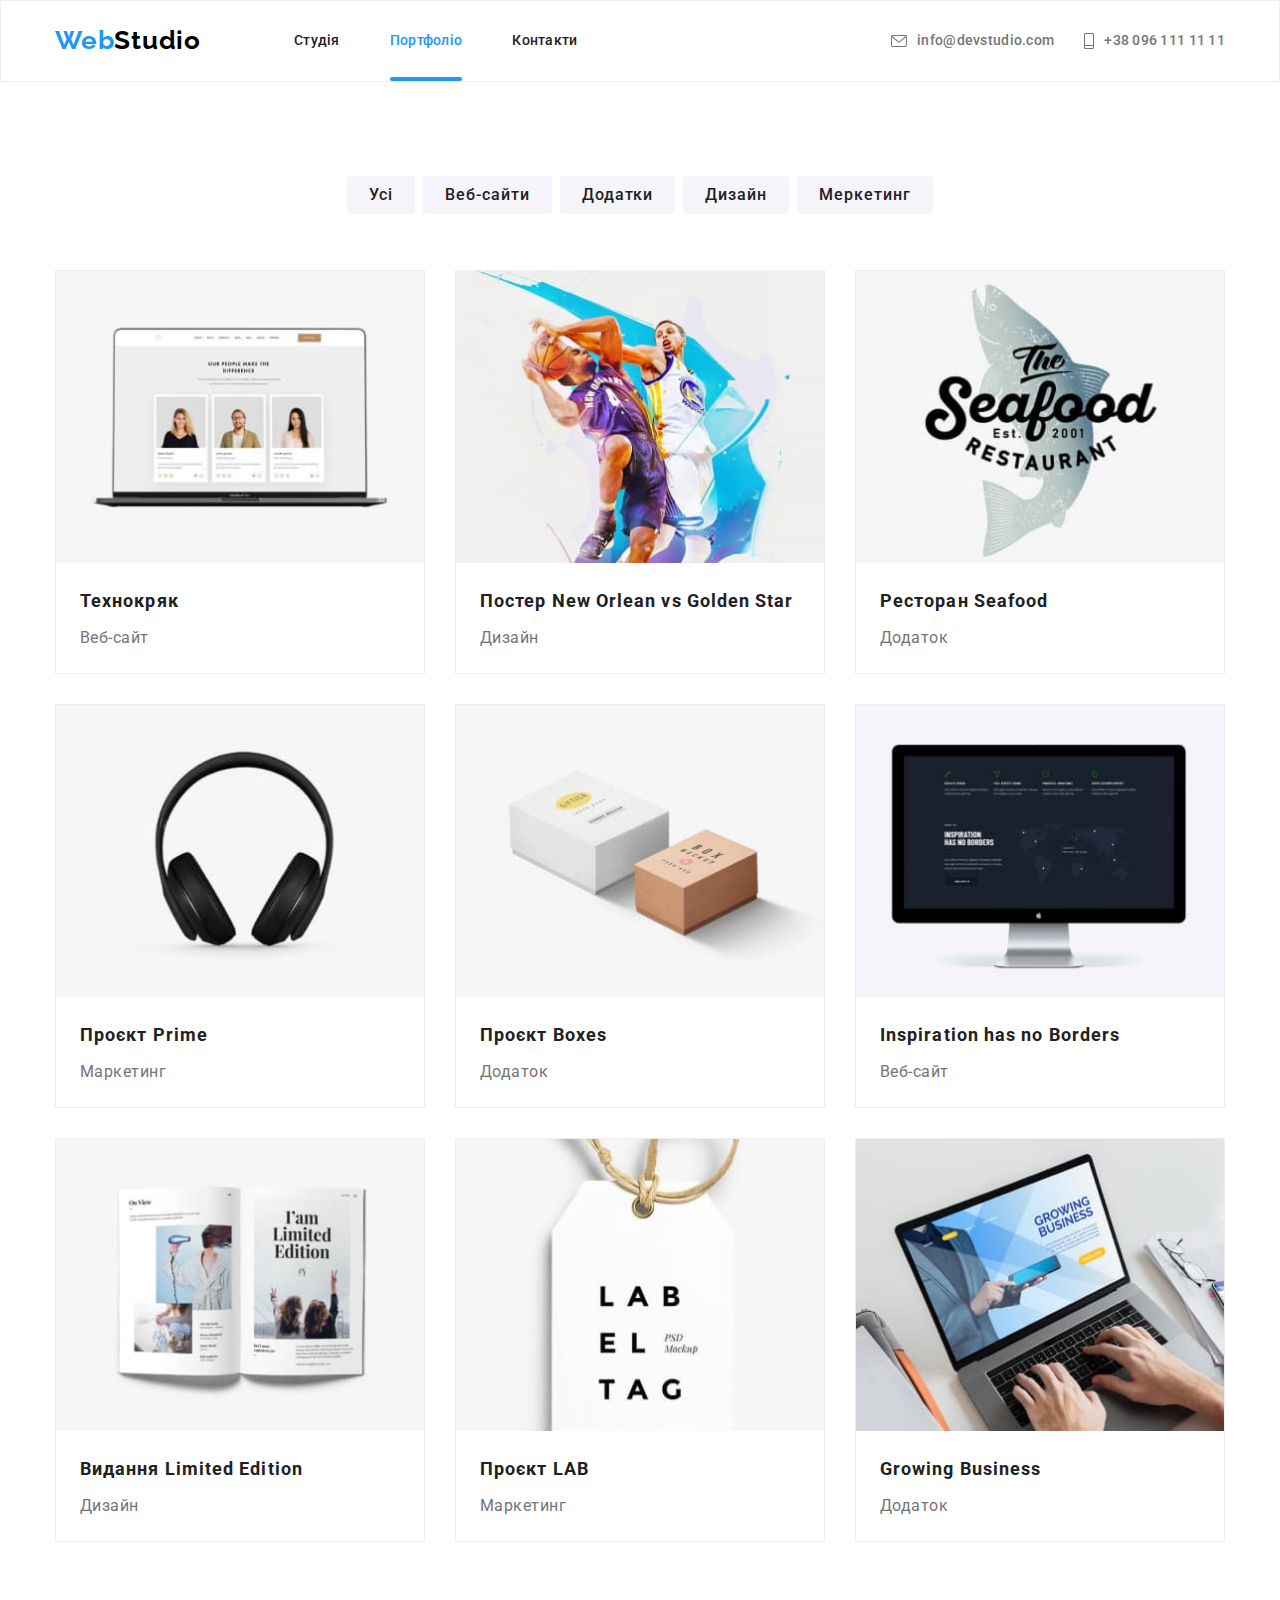
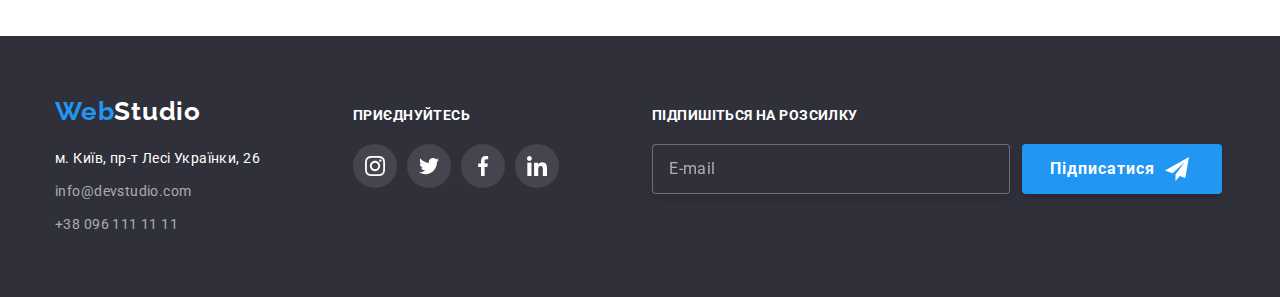
==== portfolio.html @ f0a9304a "Initial commit" ====
<!DOCTYPE html>
<html lang="uk">
  <head>
    <meta charset="UTF-8" />
    <meta http-equiv="X-UA-Compatible" content="IE=edge" />
    <meta name="viewport" content="width=device-width, initial-scale=1.0" />
    <title>WebStudio</title>
    <link rel="preconnect" href="https://fonts.googleapis.com" />
    <link rel="preconnect" href="https://fonts.gstatic.com" crossorigin />
    <link
      href="https://fonts.googleapis.com/css2?family=Raleway:wght@700&family=Roboto:wght@400;500;700;900&display=swap"
      rel="stylesheet"
    />
    <link
      rel="stylesheet"
      href="https://cdnjs.cloudflare.com/ajax/libs/modern-normalize/1.1.0/modern-normalize.min.css"
    />
    <link rel="stylesheet" href="./css/style.css" />
  </head>

  <body>
    <header class="header">
      <div class="container header-container">
        <nav class="header-nav">
          <a class="logo link" href="" lang="en"
            >Web<span class="logo-header-studio">Studio</span></a
          >
          <ul class="header-list list">
            <li class="header-item">
              <a class="header-link link" href="./index.html">Студія</a>
            </li>
            <li class="header-item">
              <a class="header-link link current" href="./portfolio.html">Портфоліо</a>
            </li>
            <li class="header-item">
              <a class="header-link link" href="">Контакти</a>
            </li>
          </ul>
        </nav>
        <div class="header-contacts">
          <a class="header-mail link" href="mailto:info@devstudio.com">
            <svg class="header-mail-icon" width="16" height="12">
              <use href="./images/symbol-defs.svg#icon-envelope"></use>
            </svg>
            info@devstudio.com
          </a>
          <a class="header-tel link" href="tel:+380961111111">
            <svg class="header-tel-icon" width="10" height="16">
              <use href="./images/symbol-defs.svg#icon-phone"></use>
            </svg>
            +38 096 111 11 11</a
          >
        </div>
      </div>
    </header>

    <main>
      <section class="section portfolio">
        <h1 class="visually-hidden">h1</h1>
        <h2 class="visually-hidden">h2</h2>
        <div class="container">
          <ul class="portfolio-list-btn list">
            <li class="portfolio-item-btn">
              <button class="portfolio-btn" type="button">Усі</button>
            </li>
            <li class="portfolio-item-btn">
              <button class="portfolio-btn" type="button">Веб-сайти</button>
            </li>
            <li class="portfolio-item-btn">
              <button class="portfolio-btn" type="button">Додатки</button>
            </li>
            <li class="portfolio-item-btn">
              <button class="portfolio-btn" type="button">Дизайн</button>
            </li>
            <li class="portfolio-item-btn">
              <button class="portfolio-btn" type="button">Меркетинг</button>
            </li>
          </ul>

          <ul class="portfolio-list list">
            <li class="portfolio-item">
              <a class="portfolio-link link" href="">
                <div class="portfolio-item-wrap">
                  <img
                    class="portfolio-img"
                    src="./images/img-portf-1.jpg"
                    alt="Технокряк"
                    width="370"
                    height="294"
                  />
                  <p class="portfolio-over-text">
                    Ресурс пропонує комплексні пропозиції з різним рівнем функціоналу та сервісів.
                    Все це дозволить відвідувачу отримати вичерпні відомості про компанію чи
                    приватну особу.
                  </p>
                </div>
                <div class="portfolio-title-text">
                  <h3 class="portfolio-title">Технокряк</h3>
                  <p class="portfolio-text">Веб-сайт</p>
                </div>
              </a>
            </li>
            <li class="portfolio-item">
              <a class="portfolio-link link" href="">
                <div class="portfolio-item-wrap">
                  <img
                    class="portfolio-img"
                    src="./images/img-portf-2.jpg"
                    alt="Постер New Orlean vs Golden Star"
                    width="370"
                    height="294"
                  />
                  <p class="portfolio-over-text">
                    Ресурс пропонує комплексні пропозиції з різним рівнем функціоналу та сервісів.
                    Все це дозволить відвідувачу отримати вичерпні відомості про компанію чи
                    приватну особу.
                  </p>
                </div>
                <div class="portfolio-title-text">
                  <h3 class="portfolio-title">Постер New Orlean vs Golden Star</h3>
                  <p class="portfolio-text">Дизайн</p>
                </div>
              </a>
            </li>
            <li class="portfolio-item">
              <a class="portfolio-link link" href="">
                <div class="portfolio-item-wrap">
                  <img
                    class="portfolio-img"
                    src="./images/img-portf-3.jpg"
                    alt="Ресторан Seafood"
                    width="370"
                    height="294"
                  />
                  <p class="portfolio-over-text">
                    Ресурс пропонує комплексні пропозиції з різним рівнем функціоналу та сервісів.
                    Все це дозволить відвідувачу отримати вичерпні відомості про компанію чи
                    приватну особу.
                  </p>
                </div>
                <div class="portfolio-title-text">
                  <h3 class="portfolio-title">Ресторан Seafood</h3>
                  <p class="portfolio-text">Додаток</p>
                </div>
              </a>
            </li>
            <li class="portfolio-item">
              <a class="portfolio-link link" href="">
                <div class="portfolio-item-wrap">
                  <img
                    class="portfolio-img"
                    src="./images/img-portf-4.jpg"
                    alt="Проєкт Prime"
                    width="370"
                    height="294"
                  />
                  <p class="portfolio-over-text">
                    Ресурс пропонує комплексні пропозиції з різним рівнем функціоналу та сервісів.
                    Все це дозволить відвідувачу отримати вичерпні відомості про компанію чи
                    приватну особу.
                  </p>
                </div>
                <div class="portfolio-title-text">
                  <h3 class="portfolio-title">Проєкт Prime</h3>
                  <p class="portfolio-text">Маркетинг</p>
                </div>
              </a>
            </li>
            <li class="portfolio-item">
              <a class="portfolio-link link" href="">
                <div class="portfolio-item-wrap">
                  <img
                    class="portfolio-img"
                    src="./images/img-portf-5.jpg"
                    alt="Проєкт Boxes"
                    width="370"
                    height="294"
                  />
                  <p class="portfolio-over-text">
                    Ресурс пропонує комплексні пропозиції з різним рівнем функціоналу та сервісів.
                    Все це дозволить відвідувачу отримати вичерпні відомості про компанію чи
                    приватну особу.
                  </p>
                </div>
                <div class="portfolio-title-text">
                  <h3 class="portfolio-title">Проєкт Boxes</h3>
                  <p class="portfolio-text">Додаток</p>
                </div>
              </a>
            </li>
            <li class="portfolio-item">
              <a class="portfolio-link link" href="">
                <div class="portfolio-item-wrap">
                  <img
                    class="portfolio-img"
                    src="./images/img-portf-6.jpg"
                    alt="Inspiration has no Borders"
                    width="370"
                    height="294"
                  />
                  <p class="portfolio-over-text">
                    Ресурс пропонує комплексні пропозиції з різним рівнем функціоналу та сервісів.
                    Все це дозволить відвідувачу отримати вичерпні відомості про компанію чи
                    приватну особу.
                  </p>
                </div>
                <div class="portfolio-title-text">
                  <h3 class="portfolio-title">Inspiration has no Borders</h3>
                  <p class="portfolio-text text">Веб-сайт</p>
                </div>
              </a>
            </li>
            <li class="portfolio-item">
              <a class="portfolio-link link" href="">
                <div class="portfolio-item-wrap">
                  <img
                    class="portfolio-img"
                    src="./images/img-portf-7.jpg"
                    alt="Видання Limited Edition"
                    width="370"
                    height="294"
                  />
                  <p class="portfolio-over-text">
                    Ресурс пропонує комплексні пропозиції з різним рівнем функціоналу та сервісів.
                    Все це дозволить відвідувачу отримати вичерпні відомості про компанію чи
                    приватну особу.
                  </p>
                </div>
                <div class="portfolio-title-text">
                  <h3 class="portfolio-title">Видання Limited Edition</h3>
                  <p class="portfolio-text">Дизайн</p>
                </div>
              </a>
            </li>
            <li class="portfolio-item">
              <a class="portfolio-link link" href="">
                <div class="portfolio-item-wrap">
                  <img
                    class="portfolio-img"
                    src="./images/img-portf-8.jpg"
                    alt="Проєкт LAB"
                    width="370"
                    height="294"
                  />
                  <p class="portfolio-over-text">
                    Ресурс пропонує комплексні пропозиції з різним рівнем функціоналу та сервісів.
                    Все це дозволить відвідувачу отримати вичерпні відомості про компанію чи
                    приватну особу.
                  </p>
                </div>
                <div class="portfolio-title-text">
                  <h3 class="portfolio-title">Проєкт LAB</h3>
                  <p class="portfolio-text">Маркетинг</p>
                </div>
              </a>
            </li>
            <li class="portfolio-item">
              <a class="portfolio-link link" href="">
                <div class="portfolio-item-wrap">
                  <img
                    class="portfolio-img"
                    src="./images/img-portf-9.jpg"
                    alt="Growing Business"
                    width="370"
                    height="294"
                  />
                  <p class="portfolio-over-text">
                    Ресурс пропонує комплексні пропозиції з різним рівнем функціоналу та сервісів.
                    Все це дозволить відвідувачу отримати вичерпні відомості про компанію чи
                    приватну особу.
                  </p>
                </div>
                <div class="portfolio-title-text">
                  <h3 class="portfolio-title">Growing Business</h3>
                  <p class="portfolio-text">Додаток</p>
                </div>
              </a>
            </li>
          </ul>
        </div>
      </section>
    </main>

    <footer class="footer">
      <div class="footer-box container">
        <div>
          <a class="link logo-footer" href="" lang="en"
            >Web<span class="logo-footer-studio">Studio</span></a
          >
          <address class="address">
            <a
              class="footer-address link"
              href="https://goo.gl/maps/jRCJRPJ5VCE8octg7"
              target="_blank"
              rel="noopener noreferrer nofollow"
            >
              м. Київ, пр-т Лесі Українки, 26</a
            >
          </address>
          <a class="footer-contacts link" href="mailto:info@devstudio.com">info@devstudio.com</a>
          <a class="footer-contacts link" href="tel:+380961111111">+38 096 111 11 11</a>
        </div>
        <div>
          <h3 class="footer-title-list">Приєднуйтесь</h3>
          <ul class="list footer-soc-list">
            <li class="footer-soc-item">
              <a class="link footer-soc-link" href="http://">
                <svg class="footer-soc-icon" width="20" height="20">
                  <use href="./images/symbol-defs.svg#icon-instagram"></use>
                </svg>
              </a>
            </li>
            <li class="footer-soc-item">
              <a class="footer-soc-link" href="http://">
                <svg class="footer-soc-icon" width="20" height="20">
                  <use href="./images/symbol-defs.svg#icon-twitter"></use>
                </svg>
              </a>
            </li>
            <li class="footer-soc-item">
              <a class="footer-soc-link" href="http://">
                <svg class="footer-soc-icon" width="20" height="20">
                  <use href="./images/symbol-defs.svg#icon-facebook"></use>
                </svg>
              </a>
            </li>
            <li class="footer-soc-item">
              <a class="footer-soc-link" href="http://">
                <svg class="footer-soc-icon" width="20" height="20">
                  <use href="./images/symbol-defs.svg#icon-linkedin"></use>
                </svg>
              </a>
            </li>
          </ul>
        </div>
        <div>
          <h3 class="footer-title-list">Підпишіться на розсилку</h3>
          <div class="subscribe">
            <input
              type="email"
              name="subscribe"
              class="input-subscribe"
              placeholder="E-mail"
              required
            />
            <button type="submit" class="btn-subscribe">
              Підписатися
              <svg class="subscribe-icon" width="24" height="24">
                <use href="./images/symbol-defs.svg#icon-send"></use>
              </svg>
            </button>
          </div>
        </div>
      </div>
    </footer>
  </body>
</html>
---- css/style.css ----
body {
  font-family: 'Roboto', sans-serif;
  color: #757575;
}

:root {
  --color-titles: #212121;
  --color-subtitles: #757575;
  --color-accent: #2196f3;
  --timing-function: cubic-bezier(0.4, 0, 0.2, 1);
}

.visually-hidden {
  position: absolute;
  width: 1px;
  height: 1px;
  margin: -1px;
  border: 0;
  padding: 0;
  white-space: nowrap;
  clip-path: inset(100%);
  clip: rect(0 0 0 0);
  overflow: hidden;
}

p,
h1,
h2,
h3,
h4,
h5,
h6 {
  margin: 0;
}

ul,
ol {
  margin: 0;
  padding-left: 0;
}

img {
  display: block;
  max-width: 100%;
  height: auto;
}

.container {
  width: 1200px;
  padding-left: 15px;
  padding-right: 15px;
  margin: 0 auto;
  /* outline: 1px solid red; */
}

.section {
  padding-top: 94px;
  padding-bottom: 94px;
}

/*-----------HEADER----------*/

.header {
  border: 1px solid #eeeeee;
  background: #ffffff;
}

.header-container {
  display: flex;
  align-items: center;
}

.header-nav {
  display: inline-flex;
  align-items: center;
}

.logo {
  padding-top: 24px;
  margin-right: 93px;
  padding-bottom: 25px;
  font-family: 'Raleway', sans-serif;
  font-weight: 700;
  font-size: 26px;
  line-height: 1.19;
  letter-spacing: 0.03em;
  color: var(--color-accent);
}

.logo-header-studio {
  color: #000000;
}

.header-list {
  display: flex;
  gap: 50px;
}

.header-link {
  font-weight: 500;
  font-size: 14px;
  line-height: 1.14;
  letter-spacing: 0.02em;
  color: var(--color-titles);
  transition: color 250ms var(--timing-function);
  display: block;
  padding: 32px 0;
}

.header-contacts {
  margin-left: auto;
  display: flex;
  gap: 30px;
}

.header-mail,
.header-tel {
  font-weight: 500;
  font-size: 14px;
  line-height: 1.14;
  letter-spacing: 0.02em;
  color: var(--color-subtitles);
  display: inline-flex;
  align-items: center;
  transition: color 250ms var(--timing-function);
}

.header-mail-icon {
  width: 16px;
}

.header-tel-icon {
  width: 10px;
}

.header-mail-icon,
.header-tel-icon {
  fill: currentColor;
  margin-right: 10px;
}

.header-link:hover,
.header-link:focus,
.header-mail:hover,
.header-mail:focus,
.header-tel:hover,
.header-tel:focus {
  color: var(--color-accent);
}

.list {
  list-style: none;
}

.link {
  text-decoration: none;
}

.header-link.current {
  position: relative;
  color: var(--color-accent);
}

.header-link.current::after {
  content: '';
  position: absolute;
  bottom: 0;
  left: 0;
  display: block;
  width: 100%;
  height: 4px;
  color: var(--color-accent);
  background-color: var(--color-accent);
  border-radius: 2px;
}

/*-----------HERO----------*/

.hero {
  text-align: center;
  background: #2f303a;
  padding: 200px 0;
  background-image: linear-gradient(rgba(47, 48, 58, 0.4), rgba(47, 48, 58, 0.4)),
    url(../images/hero-bg.jpg);
  background-repeat: no-repeat;
  background-position: center;
  background-size: cover;
  min-width: 1600px;
}

.hero-title {
  font-weight: 900;
  font-size: 44px;
  line-height: 1.36;
  text-align: center;
  letter-spacing: 0.06em;
  text-transform: uppercase;
  color: #ffffff;
  width: 696px;
  margin-right: auto;
  margin-left: auto;
}

.hero-btn:hover,
.hero-btn:focus {
  color: var(--color-titles);
  transition: color 250ms var(--timing-function);
}

.hero-btn {
  font-family: 'Roboto', sans-serif;
  font-style: normal;
  font-weight: 700;
  font-size: 16px;
  line-height: 1.88;
  cursor: pointer;
  margin-top: 30px;
  min-width: 216px;
  height: 50px;
  padding: 10px 22px;
  border-radius: 4px;
  border: transparent;
  color: #ffffff;
  background-color: var(--color-accent);
  box-shadow: 0px 4px 4px rgba(0, 0, 0, 0.15);
}

/*-----------SERVICE----------*/

.service-list {
  display: flex;
  gap: 30px;
}

.service-item-link {
  display: flex;
  align-items: center;
  justify-content: center;
  margin-bottom: 30px;
  width: 270px;
  height: 120px;
  background: #f5f4fa;
  border: 1px solid transparent;
  border-radius: 4px;
  color: var(--color-titles);
  transition: color 250ms var(--timing-function), border-color 250ms var(--timing-function);
}

.service-item-icon {
  fill: currentColor;
  transition: fill 250ms var(--timing-function);
}

.service-item-link:hover,
.service-item-link:focus {
  color: var(--color-accent);
  border-color: var(--color-accent);
}

.service-item-icon:hover,
.service-item-icon:focus {
  fill: var(--color-accent);
}

.service-title-list {
  margin-bottom: 10px;
  font-weight: 700;
  font-size: 14px;
  line-height: 1.14;
  letter-spacing: 0.03em;
  text-transform: uppercase;
  color: var(--color-titles);
}

.service-title-text {
  font-size: 14px;
  line-height: 1.71;
  letter-spacing: 0.03em;
}

.services-title,
.team-title,
.customers-title {
  margin-bottom: 50px;
  font-weight: 700;
  font-size: 36px;
  line-height: 1.17;
  text-align: center;
  letter-spacing: 0.03em;
  color: var(--color-titles);
}

.services {
  padding-bottom: 94px;
}

.services-list-image {
  display: flex;
  gap: 30px;
}

.services-item {
  position: relative;
}

.services-over-text {
  position: absolute;
  font-weight: 700;
  font-size: 14px;
  line-height: 1.14;
  text-align: center;
  letter-spacing: 0.03em;
  text-transform: uppercase;
  color: #ffffff;
  width: 370px;
  height: 70px;
  background-color: rgba(47, 48, 58, 0.8);
  padding: 27px;
  transform: translateY(-100%);
}

/*-----------TEAM----------*/

.team {
  background: #f5f4fa;
}

.team-list {
  display: flex;
  gap: 30px;
}

.team-item {
  background: #ffffff;
  padding-bottom: 30px;
  box-shadow: 0px 1px 3px rgba(0, 0, 0, 0.12), 0px 1px 1px rgba(0, 0, 0, 0.14),
    0px 2px 1px rgba(0, 0, 0, 0.2);
  border-radius: 0px 0px 4px 4px;
}

.team-title-name {
  margin-top: 30px;
  margin-bottom: 10px;
  font-weight: 500;
  font-size: 16px;
  line-height: 1.9;
  text-align: center;
  letter-spacing: 0.03em;
  color: var(--color-titles);
}

.team-profession {
  font-size: 16px;
  line-height: 1.19;
  text-align: center;
  letter-spacing: 0.03em;
  margin-bottom: 16px;
}

.team-soc-list {
  display: flex;
  gap: 10px;
  align-items: center;
  justify-content: center;
}

.team-soc-link {
  width: 44px;
  height: 44px;
  border-radius: 50%;
  display: flex;
  align-items: center;
  justify-content: center;
  transition: background-color 250ms var(--timing-function);
}

.team-soc-icon {
  fill: #afb1b8;
  transition: fill 250ms var(--timing-function);
}

.team-soc-link:hover,
.team-soc-link:focus {
  background-color: var(--color-accent);
}

.team-soc-link:hover .team-soc-icon,
.team-soc-link:focus .team-soc-icon {
  fill: #ffffff;
}

/*-----------CUSTOMERS----------*/

.customers {
}

.customers-title {
}

.customers-list {
  display: flex;
  gap: 30px;
}

.customers-item {
}

.customers-link {
  width: 170px;
  height: 92px;
  border: 1px solid #afb1b8;
  border-radius: 4px;
  display: flex;
  align-items: center;
  justify-content: center;
  color: #afb1b8;
  transition: color 250ms var(--timing-function), border-color 250ms var(--timing-function);
}

.customers-icon {
  fill: currentColor;
  transition: fill 250ms var(--timing-function);
}

.customers-link:hover,
.customers-link:focus {
  color: var(--color-accent);
  border-color: var(--color-accent);
}

.customers-icon:hover,
.customers-icon:focus {
  fill: var(--color-accent);
}

/*-----------FOOTER----------*/

.footer {
  padding-top: 60px;
  padding-bottom: 60px;
  background: #2f303a;
}

.logo-footer {
  font-family: 'Raleway', sans-serif;
  font-weight: 700;
  font-size: 26px;
  line-height: 1.19;
  letter-spacing: 0.03em;
  color: var(--color-accent);
}

.logo-footer-studio {
  color: #ffffff;
}

.address {
  margin-top: 20px;
}

.footer-address {
  font-style: normal;
  font-size: 14px;
  line-height: 1.71;
  letter-spacing: 0.03em;
  color: #ffffff;
}

.footer-contacts {
  margin-top: 9px;
  display: block;
  font-size: 14px;
  line-height: 1.71;
  letter-spacing: 0.03em;
  color: rgba(255, 255, 255, 0.6);
}

.footer-box {
  display: flex;
  align-items: baseline;
  gap: 93px;
}

.footer-title-list {
  font-weight: 700;
  font-size: 14px;
  line-height: 1.14;
  letter-spacing: 0.03em;
  text-transform: uppercase;
  color: #ffffff;
  margin-bottom: 20px;
}

.footer-soc-list {
  display: flex;
  gap: 10px;
  align-items: center;
  justify-content: center;
}

.footer-soc-link {
  width: 44px;
  height: 44px;
  border-radius: 50%;
  display: flex;
  align-items: center;
  justify-content: center;
  background-color: rgba(255, 255, 255, 0.1);
  transition: background-color 250ms var(--timing-function);
}

.footer-soc-icon {
  fill: #ffffff;
  transition: fill 250ms var(--timing-function);
}

.footer-soc-link:hover,
.footer-soc-link:focus {
  background-color: var(--color-accent);
}

.footer-soc-link:hover .team-soc-icon,
.footer-soc-link:focus .team-soc-icon {
  fill: #ffffff;
}

.subscribe {
  display: flex;
  gap: 12px;
}

.input-subscribe {
  width: 358px;
  height: 50px;
  border: 1px solid rgba(255, 255, 255, 0.3);
  filter: drop-shadow(0px 4px 4px rgba(0, 0, 0, 0.15));
  border-radius: 4px;
  padding: 15px 16px;
  background-color: #2f303a;
 
  }


.input-subscribe:focus {
  color: rgba(255, 255, 255, 0.6);
}

.input-subscribe::placeholder {
  font-weight: 400;
  font-size: 16px;
  line-height: 1.25;
  letter-spacing: 0.03em;
  color: rgba(255, 255, 255, 0.6);
  align-items: baseline;
}

.btn-subscribe {
  font-family: 'Roboto', sans-serif;
  font-style: normal;
  font-weight: 700;
  font-size: 16px;
  line-height: 1.88x;
  letter-spacing: 0.06em;
  color: #ffffff;
  cursor: pointer;
  min-width: 200px;
  height: 50px;
  padding: 10px 28px;
  background: var(--color-accent);
  box-shadow: 0px 4px 4px rgba(0, 0, 0, 0.15);
  border-radius: 4px;
  border: transparent;
  display: flex;
  align-items: center;
  text-align: center;
  gap: 10px;
}

/*-----------BACKDROP----------*/

.is-hidden {
  visibility: hidden;
  opacity: 0;
  pointer-events: none;
}

.backdrop {
  position: fixed;
  top: 0;
  left: 0;
  width: 100%;
  height: 100%;

  background-color: rgba(0, 0, 0, 0.2);
  transition: opacity 250ms var(--timing-function), visibility 250ms var(--timing-function);
}

.modal {
  position: absolute;
  padding: 40px;
  width: 528px;
  min-height: 581px;
  left: 50%;
  top: 50%;
  transform: translate(-50%, -50%);
  background: #ffffff;
  box-shadow: 0px 1px 3px rgba(0, 0, 0, 0.12), 0px 1px 1px rgba(0, 0, 0, 0.14),
    0px 2px 1px rgba(0, 0, 0, 0.2);
  border-radius: 4px;
  transform: translate(-50%, -50%) scale(1);
  transition: translate 250ms var(--timing-function);
}

.backdrop.is-hidden .modal {
  transform: translate(-50%, -50%) scale(0);
}

.modal-btn {
  position: absolute;
  width: 30px;
  height: 30px;
  right: 8px;
  top: 8px;
  background-color: #ffffff;
  border: 1px solid rgba(0, 0, 0, 0.1);
  border-radius: 50%;
  display: flex;
  align-items: center;
  justify-content: center;
  cursor: pointer;
}

.modal-btn:hover {
  fill: var(--color-accent);
}

.modal-title {
  font-weight: 700;
  font-size: 20px;
  line-height: 1.15;
  text-align: center;
  letter-spacing: 0.03em;
  color: var(--color-titles);
  margin-bottom: 12px;
}

.modal-field {
  margin-bottom: 10px;
}

.input-wrap {
  position: relative;
}

.modal-input {
  width: 100%;
  height: 40px;
  left: 576px;
  top: 382px;
  border: 1px solid rgba(33, 33, 33, 0.2);
  border-radius: 4px;
  margin-top: 4px;
  padding-left: 42px;
  outline: transparent;
   
}

.modal-input:focus,
.modal-comment:focus {
  border: 1px solid var(--color-accent);
}

.modal-input:focus + .modal-input-icon {
  fill: var(--color-accent);
}

.modal-input-icon {
  position: absolute;
  top: 50%;
  transform: translateY(-50%);
  left: 15px;
}

.modal-label-text,
.modal-label {
  display: block;
  font-weight: 400;
  font-size: 12px;
  line-height: 1.17;
  letter-spacing: 0.01em;
  color: #757575;
}

.modal-comment {
  width: 100%;
  height: 120px;
  border: 1px solid rgba(33, 33, 33, 0.2);
  border-radius: 4px;
  padding: 12px 16px;
  resize: none;
  margin-top: 4px;
  margin-bottom: 20px;
  outline: transparent;
}

.modal-comment::placeholder {
  font-weight: 400;
  font-size: 12px;
  line-height: 1.17;
  letter-spacing: 0.01em;
  color: rgba(117, 117, 117, 0.5);
}

.modal-check-privacy {
  display: flex;
  justify-content: center;
  align-items: center;
  margin-bottom: 30px;
}

.check-text {
  display: flex;
  align-items: center;
  font-weight: 400;
  font-size: 14px;
  line-height: 1.71;
  letter-spacing: 0.03em;
  color: #757575;
}

.check-text span {
  display: flex;
  align-items: center;
  justify-content: center;
  width: 16px;
  height: 15px;
  border: 2px solid var(--color-titles);
  border-radius: 2px;
  margin-right: 8px;
  fill: transparent;
}

.input-check:checked + .check-text span {
  background-color: var(--color-accent);
  border-color: transparent;
  fill: #ffffff;
}

.input-check:focus + .check-text span {
  border-color: var(--color-accent);
}

.send-btn {
  font-family: 'Roboto', sans-serif;
  font-style: normal;
  font-weight: 700;
  font-size: 16px;
  line-height: 1.88x;
  letter-spacing: 0.06em;
  color: #ffffff;
  cursor: pointer;
  min-width: 200px;
  height: 50px;
  padding: 10px 52px;
  background: var(--color-accent);
  box-shadow: 0px 4px 4px rgba(0, 0, 0, 0.15);
  border-radius: 4px;
  border: transparent;
  display: flex;
  align-items: center;
  text-align: center;
  justify-content: center;
  margin: 0 auto;
}

/*-----------PORTFOLIO----------*/

/* .portfolio {
  background: #f5f5f5;
} */

.portfolio-list-btn {
  margin-bottom: 56px;
  display: flex;
  justify-content: center;
  gap: 8px;
}

.portfolio-btn {
  font-family: 'Roboto', sans-serif;
  font-style: normal;
  font-weight: 500;
  font-size: 16px;
  line-height: 1.88;
  display: flex;
  align-items: center;
  text-align: center;
  letter-spacing: 0.06em;
  color: var(--color-titles);
  background: #f5f4fa;
  border-radius: 4px;
  border: transparent;
  cursor: pointer;
  height: 38px;
  padding: 6px 22px;
  transition: color 250ms var(--timing-function), background-color 250ms var(--timing-function),
    box-shadow 250ms var(--timing-function);
}

.portfolio-btn:hover,
.portfolio-btn:focus {
  color: #ffffff;
  background-color: var(--color-accent);
  box-shadow: 0px 3px 1px rgba(0, 0, 0, 0.1), 0px 1px 2px rgba(0, 0, 0, 0.08),
    0px 2px 2px rgba(0, 0, 0, 0.12);
}

.portfolio-item {
  flex-basis: calc((100% - 60px) / 3);
  width: 370px;
  height: 404px;
  background: #ffffff;
  border: 1px solid #eeeeee;
  transition: box-shadow 250ms var(--timing-function);
}

.portfolio-item:hover {
  box-shadow: 0px 1px 1px rgba(0, 0, 0, 0.12), 0px 4px 4px rgba(0, 0, 0, 0.06),
    1px 4px 6px rgba(0, 0, 0, 0.16);
}

.portfolio-link {
  transition: border-color 250ms var(--timing-function);
}

.portfolio-link:focus {
  border-color: var(--color-accent);
}

.portfolio-list {
  display: flex;
  flex-wrap: wrap;
  justify-content: center;
  gap: 30px;
}
.portfolio-list:nth-child(3n + 3) {
  margin-right: 0;
}

.portfolio-item-wrap {
  position: relative;
  overflow: hidden;
}

.portfolio-item:hover .portfolio-over-text {
  transform: translateY(0);
}

.portfolio-over-text {
  position: absolute;
  top: 0;
  left: 0;
  font-size: 18px;
  line-height: 1.56;
  letter-spacing: 0.03em;
  color: #ffffff;
  background-color: rgba(33, 150, 243, 0.9);
  padding: 63px 24px;
  height: 100%;
  transform: translateY(100%);
  transition: transform 250ms var(--timing-function);
  /* overflow: auto; */
}

.portfolio-title-text {
  padding: 20px 24px;
}

.portfolio-title {
  font-weight: 700;
  font-size: 18px;
  line-height: 2;
  letter-spacing: 0.06em;
  color: var(--color-titles);
  margin-bottom: 4px;
}

.portfolio-text {
  font-size: 16px;
  line-height: 1.88;
  letter-spacing: 0.03em;
  color: var(--color-subtitles);
}
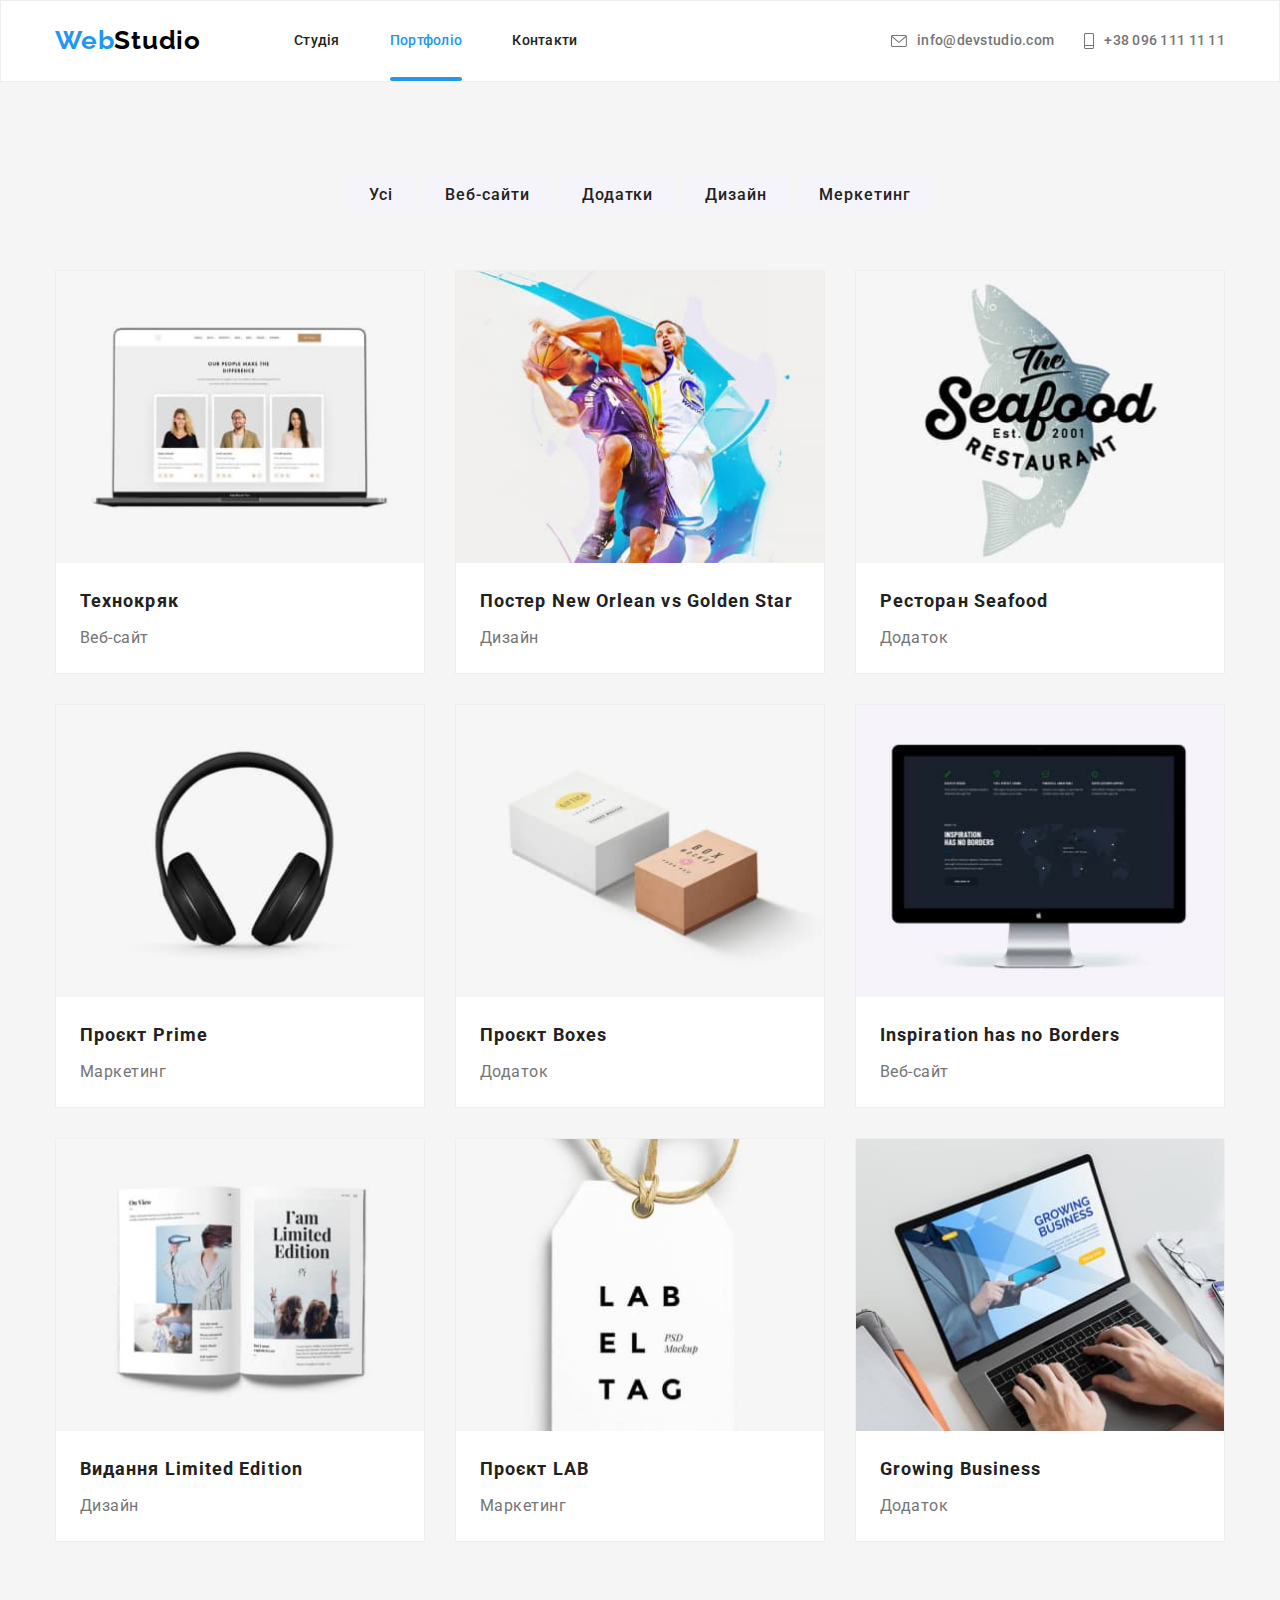
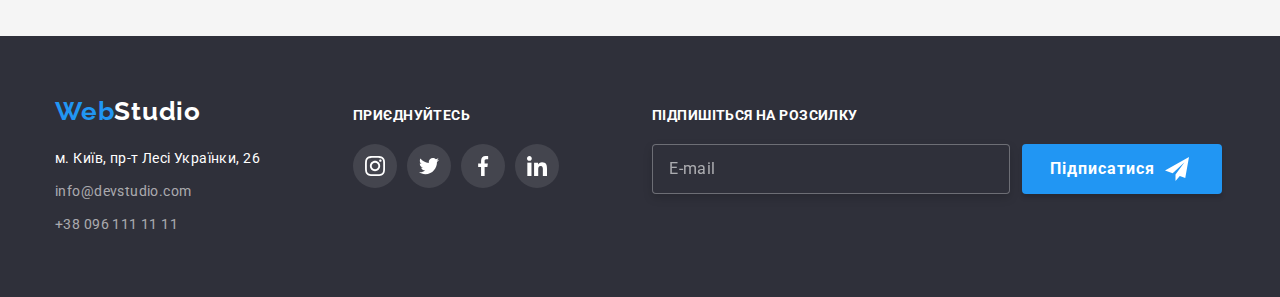
==== commit c80b9c24: "sass" ====
--- a/portfolio.html
+++ b/portfolio.html
@@ -15,7 +15,7 @@
       rel="stylesheet"
       href="https://cdnjs.cloudflare.com/ajax/libs/modern-normalize/1.1.0/modern-normalize.min.css"
     />
-    <link rel="stylesheet" href="./css/style.css" />
+    <link rel="stylesheet" href="./css/main.min.css" />
   </head>
 
   <body>
--- a/css/main.min.css
+++ b/css/main.min.css
@@ -0,0 +1 @@
+:root{--color-titles: #212121;--color-subtitles: #757575;--color-accent: #2196f3;--timing-function: cubic-bezier(0.4, 0, 0.2, 1)}.visually-hidden{position:absolute;width:1px;height:1px;margin:-1px;border:0;padding:0;white-space:nowrap;-webkit-clip-path:inset(100%);clip-path:inset(100%);clip:rect(0 0 0 0);overflow:hidden}p,h1,h2,h3,h4,h5,h6{margin:0}ul,ol{margin:0;padding-left:0}img{display:block;max-width:100%;height:auto}body{font-family:"Roboto",sans-serif;color:#757575}.list{list-style:none}.link{text-decoration:none}.container{width:1200px;padding-left:15px;padding-right:15px;margin:0 auto}.logo{padding-top:24px;margin-right:93px;padding-bottom:25px;font-family:"Raleway",sans-serif;font-weight:700;font-size:26px;line-height:1.19;letter-spacing:.03em;color:var(--color-accent)}.logo-header-studio{color:#000}.logo-footer{font-family:"Raleway",sans-serif;font-weight:700;font-size:26px;line-height:1.19;letter-spacing:.03em;color:var(--color-accent)}.logo-footer-studio{color:#fff}.hero-btn{font-family:"Roboto",sans-serif;font-style:normal;font-weight:700;font-size:16px;line-height:1.88;cursor:pointer;margin-top:30px;min-width:216px;height:50px;padding:10px 22px;border-radius:4px;border:rgba(0,0,0,0);color:#fff;background-color:var(--color-accent);box-shadow:0px 4px 4px rgba(0,0,0,.15)}.hero-btn:hover,.hero-btn:focus{color:var(--color-titles);transition:color 250ms var(--timing-function)}.btn-subscribe{font-family:"Roboto",sans-serif;font-style:normal;font-weight:700;font-size:16px;line-height:1.88x;letter-spacing:.06em;color:#fff;cursor:pointer;min-width:200px;height:50px;padding:10px 28px;background:var(--color-accent);box-shadow:0px 4px 4px rgba(0,0,0,.15);border-radius:4px;border:rgba(0,0,0,0);display:flex;align-items:center;text-align:center;gap:10px}.portfolio-btn{font-family:"Roboto",sans-serif;font-style:normal;font-weight:500;font-size:16px;line-height:1.88;display:flex;align-items:center;text-align:center;letter-spacing:.06em;color:var(--color-titles);background:#f5f4fa;border-radius:4px;border:rgba(0,0,0,0);cursor:pointer;height:38px;padding:6px 22px;transition:color 250ms var(--timing-function),background-color 250ms var(--timing-function),box-shadow 250ms var(--timing-function)}.portfolio-btn:hover,.portfolio-btn:focus{color:#fff;background-color:var(--color-accent);box-shadow:0px 3px 1px rgba(0,0,0,.1),0px 1px 2px rgba(0,0,0,.08),0px 2px 2px rgba(0,0,0,.12)}.section{padding-top:94px;padding-bottom:94px}.is-hidden{visibility:hidden;opacity:0;pointer-events:none}.backdrop{position:fixed;top:0;left:0;width:100%;height:100%;background-color:rgba(0,0,0,.2);transition:opacity 250ms var(--timing-function),visibility 250ms var(--timing-function)}.modal{position:absolute;padding:40px;width:528px;min-height:581px;left:50%;top:50%;transform:translate(-50%, -50%);background:#fff;box-shadow:0px 1px 3px rgba(0,0,0,.12),0px 1px 1px rgba(0,0,0,.14),0px 2px 1px rgba(0,0,0,.2);border-radius:4px;transform:translate(-50%, -50%) scale(1);transition:translate 250ms var(--timing-function)}.backdrop.is-hidden .modal{transform:translate(-50%, -50%) scale(0)}.modal-btn{position:absolute;width:30px;height:30px;right:8px;top:8px;background-color:#fff;border:1px solid rgba(0,0,0,.1);border-radius:50%;display:flex;align-items:center;justify-content:center;cursor:pointer}.modal-btn:hover{fill:var(--color-accent)}.modal-title{font-weight:700;font-size:20px;line-height:1.15;text-align:center;letter-spacing:.03em;color:var(--color-titles);margin-bottom:12px}.modal-field{margin-bottom:10px}.input-wrap{position:relative}.modal-input{width:100%;height:40px;left:576px;top:382px;border:1px solid rgba(33,33,33,.2);border-radius:4px;margin-top:4px;padding-left:42px;outline:rgba(0,0,0,0)}.modal-input:focus{border:1px solid var(--color-accent)}.modal-input-icon{position:absolute;top:50%;transform:translateY(-50%);left:15px}.modal-input:focus+.modal-input-icon{fill:var(--color-accent)}.modal-label-text,.modal-label{display:block;font-weight:400;font-size:12px;line-height:1.17;letter-spacing:.01em;color:#757575}.modal-comment{width:100%;height:120px;border:1px solid rgba(33,33,33,.2);border-radius:4px;padding:12px 16px;resize:none;margin-top:4px;margin-bottom:20px;outline:rgba(0,0,0,0)}.modal-comment:focus{border:1px solid var(--color-accent)}.modal-comment::-moz-placeholder{font-weight:400;font-size:12px;line-height:1.17;letter-spacing:.01em;color:rgba(117,117,117,.5)}.modal-comment:-ms-input-placeholder{font-weight:400;font-size:12px;line-height:1.17;letter-spacing:.01em;color:rgba(117,117,117,.5)}.modal-comment::placeholder{font-weight:400;font-size:12px;line-height:1.17;letter-spacing:.01em;color:rgba(117,117,117,.5)}.modal-check-privacy{display:flex;justify-content:center;align-items:center;margin-bottom:30px}.check-text{display:flex;align-items:center;font-weight:400;font-size:14px;line-height:1.71;letter-spacing:.03em;color:#757575}.check-text span{display:flex;align-items:center;justify-content:center;width:16px;height:15px;border:2px solid var(--color-titles);border-radius:2px;margin-right:8px;fill:rgba(0,0,0,0)}.input-check:checked+.check-text span{background-color:var(--color-accent);border-color:rgba(0,0,0,0);fill:#fff}.input-check:focus+.check-text span{border-color:var(--color-accent)}.send-btn{font-family:"Roboto",sans-serif;font-style:normal;font-weight:700;font-size:16px;line-height:1.88x;letter-spacing:.06em;color:#fff;cursor:pointer;min-width:200px;height:50px;padding:10px 52px;background:var(--color-accent);box-shadow:0px 4px 4px rgba(0,0,0,.15);border-radius:4px;border:rgba(0,0,0,0);display:flex;align-items:center;text-align:center;justify-content:center;margin:0 auto}.header{border:1px solid #eee;background:#fff}.header-container{display:flex;align-items:center}.header-nav{display:inline-flex;align-items:center}.header-list{display:flex;gap:50px}.header-link{font-weight:500;font-size:14px;line-height:1.14;letter-spacing:.02em;color:var(--color-titles);transition:color 250ms var(--timing-function);display:block;padding:32px 0}.header-link:hover,.header-link:focus{color:var(--color-accent)}.header-contacts{margin-left:auto;display:flex;gap:30px}.header-mail,.header-tel{font-weight:500;font-size:14px;line-height:1.14;letter-spacing:.02em;color:var(--color-subtitles);display:inline-flex;align-items:center;transition:color 250ms var(--timing-function)}.header-mail:hover,.header-mail:focus,.header-tel:hover,.header-tel:focus{color:var(--color-accent)}.header-mail-icon{width:16px;fill:currentColor;margin-right:10px}.header-tel-icon{width:10px;fill:currentColor;margin-right:10px}.header-link.current{position:relative;color:var(--color-accent)}.header-link.current::after{content:"";position:absolute;bottom:0;left:0;display:block;width:100%;height:4px;color:var(--color-accent);background-color:var(--color-accent);border-radius:2px}.hero{text-align:center;background:#2f303a;padding:200px 0;background-image:linear-gradient(rgba(47, 48, 58, 0.4), rgba(47, 48, 58, 0.4)),url(../images/hero-bg.jpg);background-repeat:no-repeat;background-position:center;background-size:cover;min-width:1600px}.hero-title{font-weight:900;font-size:44px;line-height:1.36;text-align:center;letter-spacing:.06em;text-transform:uppercase;color:#fff;width:696px;margin-right:auto;margin-left:auto}.service-list{display:flex;gap:30px}.service-item-link{display:flex;align-items:center;justify-content:center;margin-bottom:30px;width:270px;height:120px;background:#f5f4fa;border:1px solid rgba(0,0,0,0);border-radius:4px;color:var(--color-titles);transition:color 250ms var(--timing-function),border-color 250ms var(--timing-function)}.service-item-link:hover,.service-item-link:focus{color:var(--color-accent);border-color:var(--color-accent)}.service-item-icon{fill:currentColor;transition:fill 250ms var(--timing-function)}.service-item-icon:hover,.service-item-icon:focus{fill:var(--color-accent)}.service-title-list{margin-bottom:10px;font-weight:700;font-size:14px;line-height:1.14;letter-spacing:.03em;text-transform:uppercase;color:var(--color-titles)}.service-title-text{font-size:14px;line-height:1.71;letter-spacing:.03em}.services-title,.team-title,.customers-title{margin-bottom:50px;font-weight:700;font-size:36px;line-height:1.17;text-align:center;letter-spacing:.03em;color:var(--color-titles)}.services{padding-bottom:94px}.services-list-image{display:flex;gap:30px}.services-item{position:relative}.services-over-text{position:absolute;font-weight:700;font-size:14px;line-height:1.14;text-align:center;letter-spacing:.03em;text-transform:uppercase;color:#fff;width:370px;height:70px;background-color:rgba(47,48,58,.8);padding:27px;transform:translateY(-100%)}.team{background:#f5f4fa}.team-list{display:flex;gap:30px}.team-item{background:#fff;padding-bottom:30px;box-shadow:0px 1px 3px rgba(0,0,0,.12),0px 1px 1px rgba(0,0,0,.14),0px 2px 1px rgba(0,0,0,.2);border-radius:0px 0px 4px 4px}.team-title-name{margin-top:30px;margin-bottom:10px;font-weight:500;font-size:16px;line-height:1.9;text-align:center;letter-spacing:.03em;color:var(--color-titles)}.team-profession{font-size:16px;line-height:1.19;text-align:center;letter-spacing:.03em;margin-bottom:16px}.team-soc-list{display:flex;gap:10px;align-items:center;justify-content:center}.team-soc-link{width:44px;height:44px;border-radius:50%;display:flex;align-items:center;justify-content:center;transition:background-color 250ms var(--timing-function)}.team-soc-link:hover,.team-soc-link:focus{background-color:var(--color-accent)}.team-soc-link:hover .team-soc-icon,.team-soc-link:focus .team-soc-icon{fill:#fff}.team-soc-icon{fill:#afb1b8;transition:fill 250ms var(--timing-function)}.customers-list{display:flex;gap:30px}.customers-link{width:170px;height:92px;border:1px solid #afb1b8;border-radius:4px;display:flex;align-items:center;justify-content:center;color:#afb1b8;transition:color 250ms var(--timing-function),border-color 250ms var(--timing-function)}.customers-link:hover,.customers-link:focus{color:var(--color-accent);border-color:var(--color-accent)}.customers-icon{fill:currentColor;transition:fill 250ms var(--timing-function)}.customers-icon:hover,.customers-icon:focus{fill:var(--color-accent)}.footer{padding-top:60px;padding-bottom:60px;background:#2f303a}.address{margin-top:20px}.footer-address{font-style:normal;font-size:14px;line-height:1.71;letter-spacing:.03em;color:#fff}.footer-contacts{margin-top:9px;display:block;font-size:14px;line-height:1.71;letter-spacing:.03em;color:rgba(255,255,255,.6)}.footer-box{display:flex;align-items:baseline;gap:93px}.footer-title-list{font-weight:700;font-size:14px;line-height:1.14;letter-spacing:.03em;text-transform:uppercase;color:#fff;margin-bottom:20px}.footer-soc-list{display:flex;gap:10px;align-items:center;justify-content:center}.footer-soc-link{width:44px;height:44px;border-radius:50%;display:flex;align-items:center;justify-content:center;background-color:rgba(255,255,255,.1);transition:background-color 250ms var(--timing-function)}.footer-soc-link:hover,.footer-soc-link:focus{background-color:var(--color-accent)}.footer-soc-icon{fill:#fff;transition:fill 250ms var(--timing-function)}.footer-soc-link:hover .footer-soc-icon,.footer-soc-link:focus .footer-soc-icon{fill:#fff}.subscribe{display:flex;gap:12px}.input-subscribe{width:358px;height:50px;border:1px solid rgba(255,255,255,.3);filter:drop-shadow(0px 4px 4px rgba(0, 0, 0, 0.15));border-radius:4px;padding:15px 16px;background-color:#2f303a}.input-subscribe:focus{color:rgba(255,255,255,.6)}.input-subscribe::-moz-placeholder{font-weight:400;font-size:16px;line-height:1.25;letter-spacing:.03em;color:rgba(255,255,255,.6);align-items:baseline}.input-subscribe:-ms-input-placeholder{font-weight:400;font-size:16px;line-height:1.25;letter-spacing:.03em;color:rgba(255,255,255,.6);align-items:baseline}.input-subscribe::placeholder{font-weight:400;font-size:16px;line-height:1.25;letter-spacing:.03em;color:rgba(255,255,255,.6);align-items:baseline}.portfolio{background:#f5f5f5}.portfolio-list-btn{margin-bottom:56px;display:flex;justify-content:center;gap:8px}.portfolio-item{flex-basis:calc((100% - 60px)/3);width:370px;height:404px;background:#fff;border:1px solid #eee;transition:box-shadow 250ms var(--timing-function)}.portfolio-item:hover{box-shadow:0px 1px 1px rgba(0,0,0,.12),0px 4px 4px rgba(0,0,0,.06),1px 4px 6px rgba(0,0,0,.16)}.portfolio-link{transition:border-color 250ms var(--timing-function)}.portfolio-link:focus{border-color:var(--color-accent)}.portfolio-list{display:flex;flex-wrap:wrap;justify-content:center;gap:30px}.portfolio-list:nth-child(3n+3){margin-right:0}.portfolio-item-wrap{position:relative;overflow:hidden}.portfolio-over-text{position:absolute;top:0;left:0;font-size:18px;line-height:1.56;letter-spacing:.03em;color:#fff;background-color:rgba(33,150,243,.9);padding:63px 24px;height:100%;transform:translateY(100%);transition:transform 250ms var(--timing-function)}.portfolio-item:hover .portfolio-over-text{transform:translateY(0)}.portfolio-title-text{padding:20px 24px}.portfolio-title{font-weight:700;font-size:18px;line-height:2;letter-spacing:.06em;color:var(--color-titles);margin-bottom:4px}.portfolio-text{font-size:16px;line-height:1.88;letter-spacing:.03em;color:var(--color-subtitles)}/*# sourceMappingURL=main.min.css.map */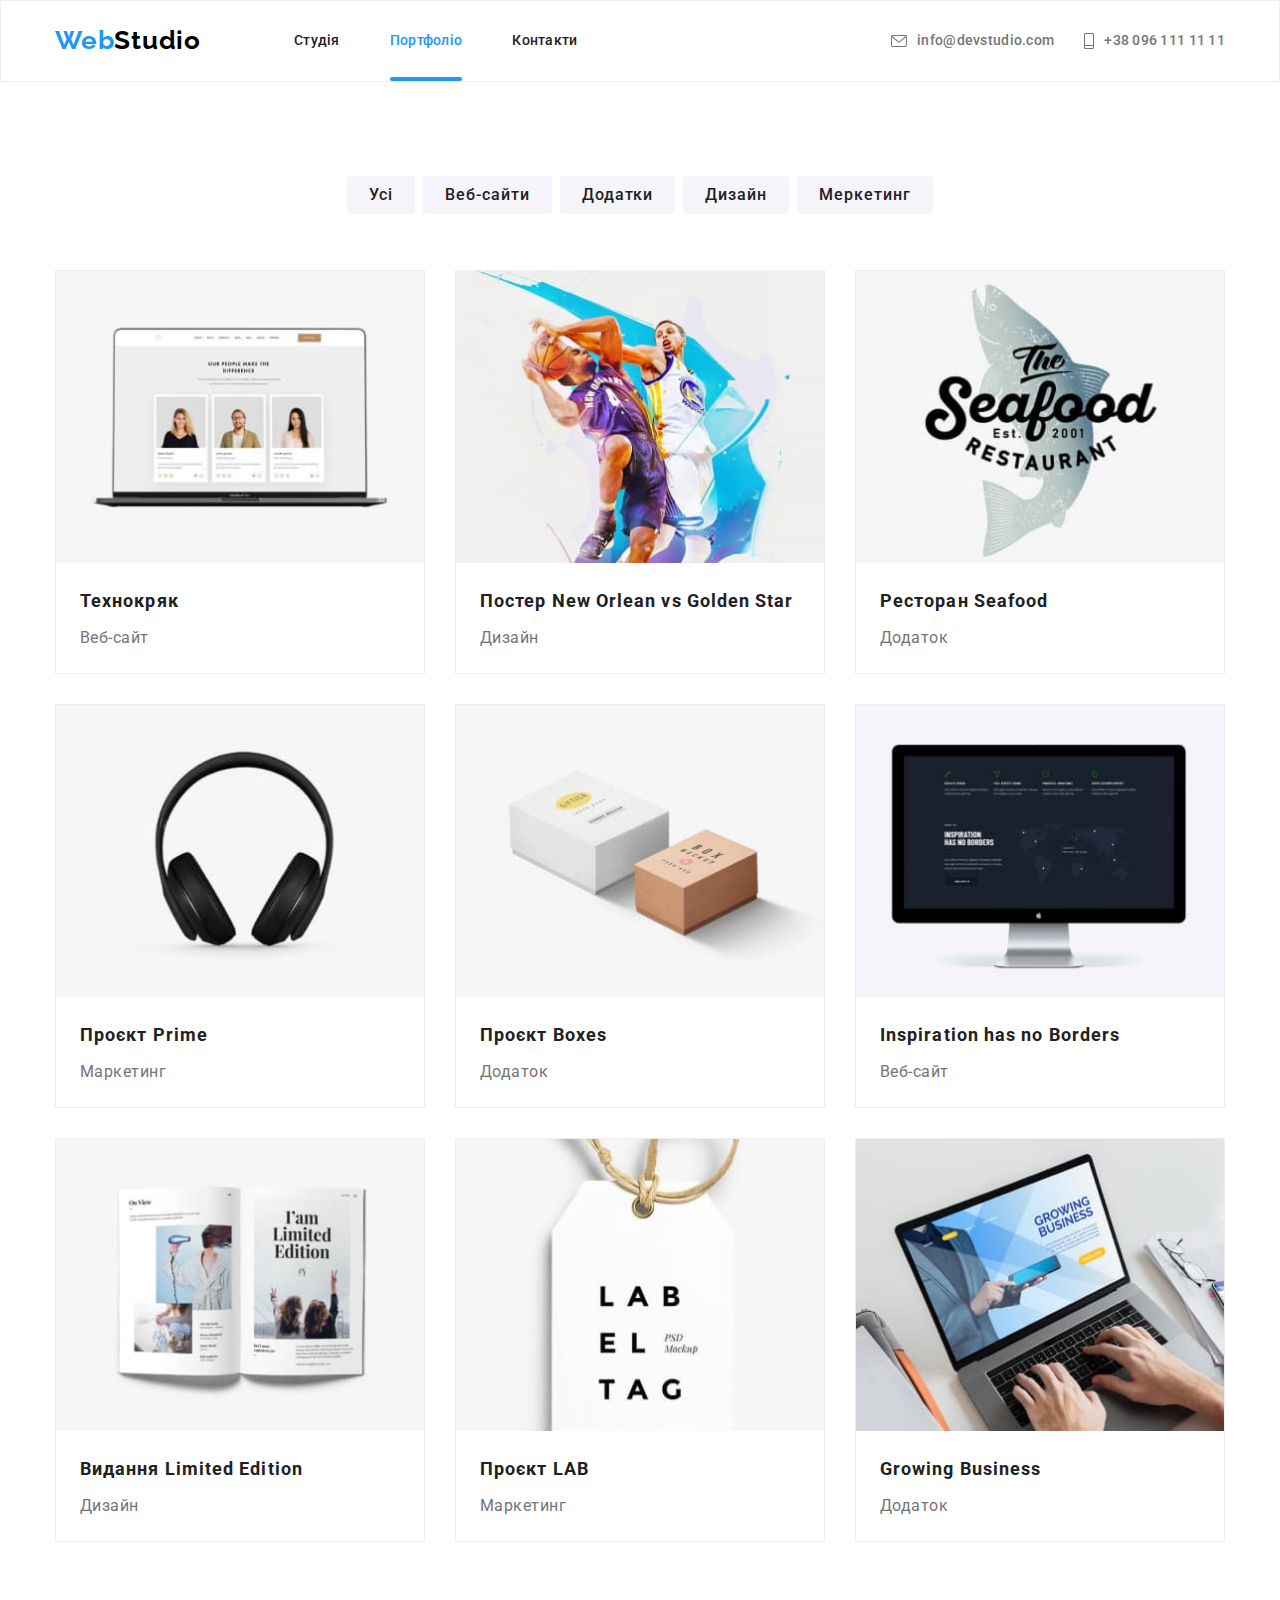
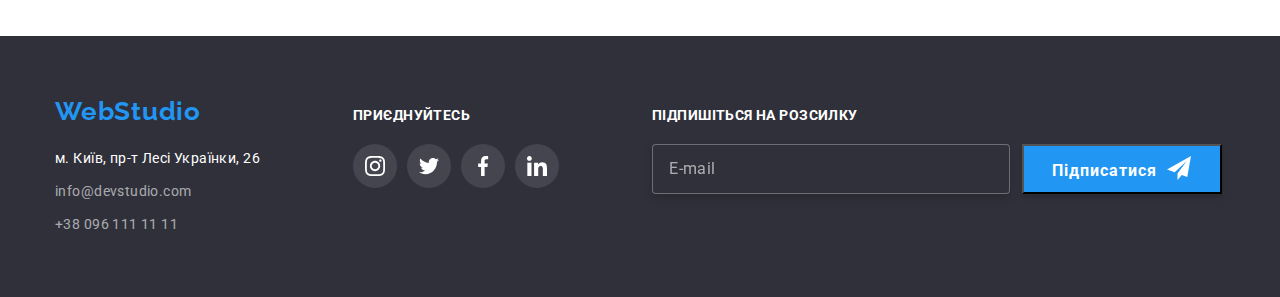
==== commit 0d8a0a58: "BEM" ====
--- a/portfolio.html
+++ b/portfolio.html
@@ -20,32 +20,32 @@
 
   <body>
     <header class="header">
-      <div class="container header-container">
-        <nav class="header-nav">
+      <div class="container header__container">
+        <nav class="navigation">
           <a class="logo link" href="" lang="en"
-            >Web<span class="logo-header-studio">Studio</span></a
+            >Web<span class="logo__part logo__part--light">Studio</span></a
           >
-          <ul class="header-list list">
-            <li class="header-item">
-              <a class="header-link link" href="./index.html">Студія</a>
-            </li>
-            <li class="header-item">
-              <a class="header-link link current" href="./portfolio.html">Портфоліо</a>
-            </li>
-            <li class="header-item">
-              <a class="header-link link" href="">Контакти</a>
+          <ul class="menu list">
+            <li class="menu__item">
+              <a class="menu__link link" href="./index.html">Студія</a>
+            </li>
+            <li class="menu__item">
+              <a class="menu__link link current" href="./portfolio.html">Портфоліо</a>
+            </li>
+            <li class="menu__item">
+              <a class="menu__link link" href="">Контакти</a>
             </li>
           </ul>
         </nav>
-        <div class="header-contacts">
-          <a class="header-mail link" href="mailto:info@devstudio.com">
-            <svg class="header-mail-icon" width="16" height="12">
+        <div class="contacts">
+          <a class="contacts__mail link" href="mailto:info@devstudio.com">
+            <svg class="contacts__mail-icon" width="16" height="12">
               <use href="./images/symbol-defs.svg#icon-envelope"></use>
             </svg>
             info@devstudio.com
           </a>
-          <a class="header-tel link" href="tel:+380961111111">
-            <svg class="header-tel-icon" width="10" height="16">
+          <a class="contacts__tel link" href="tel:+380961111111">
+            <svg class="contacts__tel-icon" width="10" height="16">
               <use href="./images/symbol-defs.svg#icon-phone"></use>
             </svg>
             +38 096 111 11 11</a
@@ -61,19 +61,19 @@
         <div class="container">
           <ul class="portfolio-list-btn list">
             <li class="portfolio-item-btn">
-              <button class="portfolio-btn" type="button">Усі</button>
-            </li>
-            <li class="portfolio-item-btn">
-              <button class="portfolio-btn" type="button">Веб-сайти</button>
-            </li>
-            <li class="portfolio-item-btn">
-              <button class="portfolio-btn" type="button">Додатки</button>
-            </li>
-            <li class="portfolio-item-btn">
-              <button class="portfolio-btn" type="button">Дизайн</button>
-            </li>
-            <li class="portfolio-item-btn">
-              <button class="portfolio-btn" type="button">Меркетинг</button>
+              <button class="portfolio-btn btn" type="button">Усі</button>
+            </li>
+            <li class="portfolio-item-btn">
+              <button class="portfolio-btn btn" type="button">Веб-сайти</button>
+            </li>
+            <li class="portfolio-item-btn">
+              <button class="portfolio-btn btn" type="button">Додатки</button>
+            </li>
+            <li class="portfolio-item-btn">
+              <button class="portfolio-btn btn" type="button">Дизайн</button>
+            </li>
+            <li class="portfolio-item-btn">
+              <button class="portfolio-btn btn" type="button">Меркетинг</button>
             </li>
           </ul>
 
--- a/css/main.min.css
+++ b/css/main.min.css
@@ -1 +1 @@
-:root{--color-titles: #212121;--color-subtitles: #757575;--color-accent: #2196f3;--timing-function: cubic-bezier(0.4, 0, 0.2, 1)}.visually-hidden{position:absolute;width:1px;height:1px;margin:-1px;border:0;padding:0;white-space:nowrap;-webkit-clip-path:inset(100%);clip-path:inset(100%);clip:rect(0 0 0 0);overflow:hidden}p,h1,h2,h3,h4,h5,h6{margin:0}ul,ol{margin:0;padding-left:0}img{display:block;max-width:100%;height:auto}body{font-family:"Roboto",sans-serif;color:#757575}.list{list-style:none}.link{text-decoration:none}.container{width:1200px;padding-left:15px;padding-right:15px;margin:0 auto}.logo{padding-top:24px;margin-right:93px;padding-bottom:25px;font-family:"Raleway",sans-serif;font-weight:700;font-size:26px;line-height:1.19;letter-spacing:.03em;color:var(--color-accent)}.logo-header-studio{color:#000}.logo-footer{font-family:"Raleway",sans-serif;font-weight:700;font-size:26px;line-height:1.19;letter-spacing:.03em;color:var(--color-accent)}.logo-footer-studio{color:#fff}.hero-btn{font-family:"Roboto",sans-serif;font-style:normal;font-weight:700;font-size:16px;line-height:1.88;cursor:pointer;margin-top:30px;min-width:216px;height:50px;padding:10px 22px;border-radius:4px;border:rgba(0,0,0,0);color:#fff;background-color:var(--color-accent);box-shadow:0px 4px 4px rgba(0,0,0,.15)}.hero-btn:hover,.hero-btn:focus{color:var(--color-titles);transition:color 250ms var(--timing-function)}.btn-subscribe{font-family:"Roboto",sans-serif;font-style:normal;font-weight:700;font-size:16px;line-height:1.88x;letter-spacing:.06em;color:#fff;cursor:pointer;min-width:200px;height:50px;padding:10px 28px;background:var(--color-accent);box-shadow:0px 4px 4px rgba(0,0,0,.15);border-radius:4px;border:rgba(0,0,0,0);display:flex;align-items:center;text-align:center;gap:10px}.portfolio-btn{font-family:"Roboto",sans-serif;font-style:normal;font-weight:500;font-size:16px;line-height:1.88;display:flex;align-items:center;text-align:center;letter-spacing:.06em;color:var(--color-titles);background:#f5f4fa;border-radius:4px;border:rgba(0,0,0,0);cursor:pointer;height:38px;padding:6px 22px;transition:color 250ms var(--timing-function),background-color 250ms var(--timing-function),box-shadow 250ms var(--timing-function)}.portfolio-btn:hover,.portfolio-btn:focus{color:#fff;background-color:var(--color-accent);box-shadow:0px 3px 1px rgba(0,0,0,.1),0px 1px 2px rgba(0,0,0,.08),0px 2px 2px rgba(0,0,0,.12)}.section{padding-top:94px;padding-bottom:94px}.is-hidden{visibility:hidden;opacity:0;pointer-events:none}.backdrop{position:fixed;top:0;left:0;width:100%;height:100%;background-color:rgba(0,0,0,.2);transition:opacity 250ms var(--timing-function),visibility 250ms var(--timing-function)}.modal{position:absolute;padding:40px;width:528px;min-height:581px;left:50%;top:50%;transform:translate(-50%, -50%);background:#fff;box-shadow:0px 1px 3px rgba(0,0,0,.12),0px 1px 1px rgba(0,0,0,.14),0px 2px 1px rgba(0,0,0,.2);border-radius:4px;transform:translate(-50%, -50%) scale(1);transition:translate 250ms var(--timing-function)}.backdrop.is-hidden .modal{transform:translate(-50%, -50%) scale(0)}.modal-btn{position:absolute;width:30px;height:30px;right:8px;top:8px;background-color:#fff;border:1px solid rgba(0,0,0,.1);border-radius:50%;display:flex;align-items:center;justify-content:center;cursor:pointer}.modal-btn:hover{fill:var(--color-accent)}.modal-title{font-weight:700;font-size:20px;line-height:1.15;text-align:center;letter-spacing:.03em;color:var(--color-titles);margin-bottom:12px}.modal-field{margin-bottom:10px}.input-wrap{position:relative}.modal-input{width:100%;height:40px;left:576px;top:382px;border:1px solid rgba(33,33,33,.2);border-radius:4px;margin-top:4px;padding-left:42px;outline:rgba(0,0,0,0)}.modal-input:focus{border:1px solid var(--color-accent)}.modal-input-icon{position:absolute;top:50%;transform:translateY(-50%);left:15px}.modal-input:focus+.modal-input-icon{fill:var(--color-accent)}.modal-label-text,.modal-label{display:block;font-weight:400;font-size:12px;line-height:1.17;letter-spacing:.01em;color:#757575}.modal-comment{width:100%;height:120px;border:1px solid rgba(33,33,33,.2);border-radius:4px;padding:12px 16px;resize:none;margin-top:4px;margin-bottom:20px;outline:rgba(0,0,0,0)}.modal-comment:focus{border:1px solid var(--color-accent)}.modal-comment::-moz-placeholder{font-weight:400;font-size:12px;line-height:1.17;letter-spacing:.01em;color:rgba(117,117,117,.5)}.modal-comment:-ms-input-placeholder{font-weight:400;font-size:12px;line-height:1.17;letter-spacing:.01em;color:rgba(117,117,117,.5)}.modal-comment::placeholder{font-weight:400;font-size:12px;line-height:1.17;letter-spacing:.01em;color:rgba(117,117,117,.5)}.modal-check-privacy{display:flex;justify-content:center;align-items:center;margin-bottom:30px}.check-text{display:flex;align-items:center;font-weight:400;font-size:14px;line-height:1.71;letter-spacing:.03em;color:#757575}.check-text span{display:flex;align-items:center;justify-content:center;width:16px;height:15px;border:2px solid var(--color-titles);border-radius:2px;margin-right:8px;fill:rgba(0,0,0,0)}.input-check:checked+.check-text span{background-color:var(--color-accent);border-color:rgba(0,0,0,0);fill:#fff}.input-check:focus+.check-text span{border-color:var(--color-accent)}.send-btn{font-family:"Roboto",sans-serif;font-style:normal;font-weight:700;font-size:16px;line-height:1.88x;letter-spacing:.06em;color:#fff;cursor:pointer;min-width:200px;height:50px;padding:10px 52px;background:var(--color-accent);box-shadow:0px 4px 4px rgba(0,0,0,.15);border-radius:4px;border:rgba(0,0,0,0);display:flex;align-items:center;text-align:center;justify-content:center;margin:0 auto}.header{border:1px solid #eee;background:#fff}.header-container{display:flex;align-items:center}.header-nav{display:inline-flex;align-items:center}.header-list{display:flex;gap:50px}.header-link{font-weight:500;font-size:14px;line-height:1.14;letter-spacing:.02em;color:var(--color-titles);transition:color 250ms var(--timing-function);display:block;padding:32px 0}.header-link:hover,.header-link:focus{color:var(--color-accent)}.header-contacts{margin-left:auto;display:flex;gap:30px}.header-mail,.header-tel{font-weight:500;font-size:14px;line-height:1.14;letter-spacing:.02em;color:var(--color-subtitles);display:inline-flex;align-items:center;transition:color 250ms var(--timing-function)}.header-mail:hover,.header-mail:focus,.header-tel:hover,.header-tel:focus{color:var(--color-accent)}.header-mail-icon{width:16px;fill:currentColor;margin-right:10px}.header-tel-icon{width:10px;fill:currentColor;margin-right:10px}.header-link.current{position:relative;color:var(--color-accent)}.header-link.current::after{content:"";position:absolute;bottom:0;left:0;display:block;width:100%;height:4px;color:var(--color-accent);background-color:var(--color-accent);border-radius:2px}.hero{text-align:center;background:#2f303a;padding:200px 0;background-image:linear-gradient(rgba(47, 48, 58, 0.4), rgba(47, 48, 58, 0.4)),url(../images/hero-bg.jpg);background-repeat:no-repeat;background-position:center;background-size:cover;min-width:1600px}.hero-title{font-weight:900;font-size:44px;line-height:1.36;text-align:center;letter-spacing:.06em;text-transform:uppercase;color:#fff;width:696px;margin-right:auto;margin-left:auto}.service-list{display:flex;gap:30px}.service-item-link{display:flex;align-items:center;justify-content:center;margin-bottom:30px;width:270px;height:120px;background:#f5f4fa;border:1px solid rgba(0,0,0,0);border-radius:4px;color:var(--color-titles);transition:color 250ms var(--timing-function),border-color 250ms var(--timing-function)}.service-item-link:hover,.service-item-link:focus{color:var(--color-accent);border-color:var(--color-accent)}.service-item-icon{fill:currentColor;transition:fill 250ms var(--timing-function)}.service-item-icon:hover,.service-item-icon:focus{fill:var(--color-accent)}.service-title-list{margin-bottom:10px;font-weight:700;font-size:14px;line-height:1.14;letter-spacing:.03em;text-transform:uppercase;color:var(--color-titles)}.service-title-text{font-size:14px;line-height:1.71;letter-spacing:.03em}.services-title,.team-title,.customers-title{margin-bottom:50px;font-weight:700;font-size:36px;line-height:1.17;text-align:center;letter-spacing:.03em;color:var(--color-titles)}.services{padding-bottom:94px}.services-list-image{display:flex;gap:30px}.services-item{position:relative}.services-over-text{position:absolute;font-weight:700;font-size:14px;line-height:1.14;text-align:center;letter-spacing:.03em;text-transform:uppercase;color:#fff;width:370px;height:70px;background-color:rgba(47,48,58,.8);padding:27px;transform:translateY(-100%)}.team{background:#f5f4fa}.team-list{display:flex;gap:30px}.team-item{background:#fff;padding-bottom:30px;box-shadow:0px 1px 3px rgba(0,0,0,.12),0px 1px 1px rgba(0,0,0,.14),0px 2px 1px rgba(0,0,0,.2);border-radius:0px 0px 4px 4px}.team-title-name{margin-top:30px;margin-bottom:10px;font-weight:500;font-size:16px;line-height:1.9;text-align:center;letter-spacing:.03em;color:var(--color-titles)}.team-profession{font-size:16px;line-height:1.19;text-align:center;letter-spacing:.03em;margin-bottom:16px}.team-soc-list{display:flex;gap:10px;align-items:center;justify-content:center}.team-soc-link{width:44px;height:44px;border-radius:50%;display:flex;align-items:center;justify-content:center;transition:background-color 250ms var(--timing-function)}.team-soc-link:hover,.team-soc-link:focus{background-color:var(--color-accent)}.team-soc-link:hover .team-soc-icon,.team-soc-link:focus .team-soc-icon{fill:#fff}.team-soc-icon{fill:#afb1b8;transition:fill 250ms var(--timing-function)}.customers-list{display:flex;gap:30px}.customers-link{width:170px;height:92px;border:1px solid #afb1b8;border-radius:4px;display:flex;align-items:center;justify-content:center;color:#afb1b8;transition:color 250ms var(--timing-function),border-color 250ms var(--timing-function)}.customers-link:hover,.customers-link:focus{color:var(--color-accent);border-color:var(--color-accent)}.customers-icon{fill:currentColor;transition:fill 250ms var(--timing-function)}.customers-icon:hover,.customers-icon:focus{fill:var(--color-accent)}.footer{padding-top:60px;padding-bottom:60px;background:#2f303a}.address{margin-top:20px}.footer-address{font-style:normal;font-size:14px;line-height:1.71;letter-spacing:.03em;color:#fff}.footer-contacts{margin-top:9px;display:block;font-size:14px;line-height:1.71;letter-spacing:.03em;color:rgba(255,255,255,.6)}.footer-box{display:flex;align-items:baseline;gap:93px}.footer-title-list{font-weight:700;font-size:14px;line-height:1.14;letter-spacing:.03em;text-transform:uppercase;color:#fff;margin-bottom:20px}.footer-soc-list{display:flex;gap:10px;align-items:center;justify-content:center}.footer-soc-link{width:44px;height:44px;border-radius:50%;display:flex;align-items:center;justify-content:center;background-color:rgba(255,255,255,.1);transition:background-color 250ms var(--timing-function)}.footer-soc-link:hover,.footer-soc-link:focus{background-color:var(--color-accent)}.footer-soc-icon{fill:#fff;transition:fill 250ms var(--timing-function)}.footer-soc-link:hover .footer-soc-icon,.footer-soc-link:focus .footer-soc-icon{fill:#fff}.subscribe{display:flex;gap:12px}.input-subscribe{width:358px;height:50px;border:1px solid rgba(255,255,255,.3);filter:drop-shadow(0px 4px 4px rgba(0, 0, 0, 0.15));border-radius:4px;padding:15px 16px;background-color:#2f303a}.input-subscribe:focus{color:rgba(255,255,255,.6)}.input-subscribe::-moz-placeholder{font-weight:400;font-size:16px;line-height:1.25;letter-spacing:.03em;color:rgba(255,255,255,.6);align-items:baseline}.input-subscribe:-ms-input-placeholder{font-weight:400;font-size:16px;line-height:1.25;letter-spacing:.03em;color:rgba(255,255,255,.6);align-items:baseline}.input-subscribe::placeholder{font-weight:400;font-size:16px;line-height:1.25;letter-spacing:.03em;color:rgba(255,255,255,.6);align-items:baseline}.portfolio{background:#f5f5f5}.portfolio-list-btn{margin-bottom:56px;display:flex;justify-content:center;gap:8px}.portfolio-item{flex-basis:calc((100% - 60px)/3);width:370px;height:404px;background:#fff;border:1px solid #eee;transition:box-shadow 250ms var(--timing-function)}.portfolio-item:hover{box-shadow:0px 1px 1px rgba(0,0,0,.12),0px 4px 4px rgba(0,0,0,.06),1px 4px 6px rgba(0,0,0,.16)}.portfolio-link{transition:border-color 250ms var(--timing-function)}.portfolio-link:focus{border-color:var(--color-accent)}.portfolio-list{display:flex;flex-wrap:wrap;justify-content:center;gap:30px}.portfolio-list:nth-child(3n+3){margin-right:0}.portfolio-item-wrap{position:relative;overflow:hidden}.portfolio-over-text{position:absolute;top:0;left:0;font-size:18px;line-height:1.56;letter-spacing:.03em;color:#fff;background-color:rgba(33,150,243,.9);padding:63px 24px;height:100%;transform:translateY(100%);transition:transform 250ms var(--timing-function)}.portfolio-item:hover .portfolio-over-text{transform:translateY(0)}.portfolio-title-text{padding:20px 24px}.portfolio-title{font-weight:700;font-size:18px;line-height:2;letter-spacing:.06em;color:var(--color-titles);margin-bottom:4px}.portfolio-text{font-size:16px;line-height:1.88;letter-spacing:.03em;color:var(--color-subtitles)}/*# sourceMappingURL=main.min.css.map */+:root{--color-titles: #212121;--color-subtitles: #757575;--color-accent: #2196f3;--timing-function: cubic-bezier(0.4, 0, 0.2, 1)}p,h1,h2,h3,h4,h5,h6{margin:0}ul,ol{margin:0;padding-left:0}img{display:block;max-width:100%;height:auto}.footer-soc-link,.footer-soc-list,.customers__link,.networks__link,.networks,.service-item-link,.send-btn,.check-text span,.modal-check-privacy,.modal-btn{display:flex;align-items:center;justify-content:center}body{font-family:"Roboto",sans-serif;color:#757575}.list{list-style:none}.link{text-decoration:none}.visually-hidden{position:absolute;width:1px;height:1px;margin:-1px;border:0;padding:0;white-space:nowrap;-webkit-clip-path:inset(100%);clip-path:inset(100%);clip:rect(0 0 0 0);overflow:hidden}.container{width:1200px;padding-left:15px;padding-right:15px;margin:0 auto}.logo{padding-top:24px;margin-right:93px;padding-bottom:25px;font-family:"Raleway",sans-serif;font-weight:700;font-size:26px;line-height:1.19;letter-spacing:.03em;color:var(--color-accent)}.logo__part--light{color:#000}.logo__part--dark{color:#fff}.logo-footer{font-family:"Raleway",sans-serif;font-weight:700;font-size:26px;line-height:1.19;letter-spacing:.03em;color:var(--color-accent)}.btn{font-family:"Roboto",sans-serif;font-style:normal;cursor:pointer;border-radius:4px;border:rgba(0,0,0,0);text-align:center;align-items:center}.hero-btn{font-weight:700;font-size:16px;line-height:1.88;letter-spacing:.06em;margin-top:30px;min-width:216px;height:50px;padding:10px 22px;color:#fff;background-color:var(--color-accent);box-shadow:0px 4px 4px rgba(0,0,0,.15)}.hero-btn:hover,.hero-btn:focus{color:var(--color-titles);transition:color 250ms var(--timing-function)}.btn-subscribe{font-weight:700;font-size:16px;line-height:1.88;letter-spacing:.06em;color:#fff;min-width:200px;height:50px;padding:10px 28px;background:var(--color-accent);box-shadow:0px 4px 4px rgba(0,0,0,.15);display:flex;gap:10px}.portfolio-btn{font-weight:500;font-size:16px;line-height:1.88;letter-spacing:.06em;display:flex;color:var(--color-titles);background:#f5f4fa;height:38px;padding:6px 22px;transition:color 250ms var(--timing-function),background-color 250ms var(--timing-function),box-shadow 250ms var(--timing-function)}.portfolio-btn:hover,.portfolio-btn:focus{color:#fff;background-color:var(--color-accent);box-shadow:0px 3px 1px rgba(0,0,0,.1),0px 1px 2px rgba(0,0,0,.08),0px 2px 2px rgba(0,0,0,.12)}.section{padding-top:94px;padding-bottom:94px}.is-hidden{visibility:hidden;opacity:0;pointer-events:none}.backdrop{position:fixed;top:0;left:0;width:100%;height:100%;background-color:rgba(0,0,0,.2);transition:opacity 250ms var(--timing-function),visibility 250ms var(--timing-function)}.modal{position:absolute;padding:40px;width:528px;min-height:581px;left:50%;top:50%;transform:translate(-50%, -50%);background:#fff;box-shadow:0px 1px 3px rgba(0,0,0,.12),0px 1px 1px rgba(0,0,0,.14),0px 2px 1px rgba(0,0,0,.2);border-radius:4px;transform:translate(-50%, -50%) scale(1);transition:translate 250ms var(--timing-function)}.backdrop.is-hidden .modal{transform:translate(-50%, -50%) scale(0)}.modal-btn{position:absolute;width:30px;height:30px;right:8px;top:8px;background-color:#fff;border:1px solid rgba(0,0,0,.1);border-radius:50%;cursor:pointer}.modal-btn:hover{fill:var(--color-accent)}.modal-title{font-weight:700;font-size:20px;line-height:1.15;letter-spacing:.03em;text-align:center;color:var(--color-titles);margin-bottom:12px}.modal-field{margin-bottom:10px}.input-wrap{position:relative}.modal-input{width:100%;height:40px;left:576px;top:382px;border:1px solid rgba(33,33,33,.2);border-radius:4px;margin-top:4px;padding-left:42px;outline:rgba(0,0,0,0)}.modal-input:focus{border:1px solid var(--color-accent)}.modal-input-icon{position:absolute;top:50%;transform:translateY(-50%);left:15px}.modal-input:focus+.modal-input-icon{fill:var(--color-accent)}.modal-label-text,.modal-label{display:block;font-weight:400;font-size:12px;line-height:1.17;letter-spacing:.01em;color:#757575}.modal-comment{width:100%;height:120px;border:1px solid rgba(33,33,33,.2);border-radius:4px;padding:12px 16px;resize:none;margin-top:4px;margin-bottom:20px;outline:rgba(0,0,0,0)}.modal-comment:focus{border:1px solid var(--color-accent)}.modal-comment::-moz-placeholder{font-weight:400;font-size:12px;line-height:1.17;letter-spacing:.01em;color:rgba(117,117,117,.5)}.modal-comment:-ms-input-placeholder{font-weight:400;font-size:12px;line-height:1.17;letter-spacing:.01em;color:rgba(117,117,117,.5)}.modal-comment::placeholder{font-weight:400;font-size:12px;line-height:1.17;letter-spacing:.01em;color:rgba(117,117,117,.5)}.modal-check-privacy{margin-bottom:30px}.check-text{display:flex;align-items:center;font-weight:400;font-size:14px;line-height:1.71;letter-spacing:.03em;color:#757575}.check-text span{width:16px;height:15px;border:2px solid var(--color-titles);border-radius:2px;margin-right:8px;fill:rgba(0,0,0,0)}.input-check:checked+.check-text span{background-color:var(--color-accent);border-color:rgba(0,0,0,0);fill:#fff}.input-check:focus+.check-text span{border-color:var(--color-accent)}.send-btn{font-weight:700;font-size:16px;line-height:1.88;letter-spacing:.06em;color:#fff;min-width:200px;height:50px;padding:10px 52px;background:var(--color-accent);box-shadow:0px 4px 4px rgba(0,0,0,.15);margin:0 auto}.header{border:1px solid #eee;background:#fff}.header__container{display:flex;align-items:center}.navigation{display:inline-flex;align-items:center}.menu{display:flex;gap:50px}.menu__link{font-weight:500;font-size:14px;line-height:1.14;letter-spacing:.02em;color:var(--color-titles);transition:color 250ms var(--timing-function);display:block;padding:32px 0}.menu__link:hover,.menu__link:focus{color:var(--color-accent)}.contacts{margin-left:auto;display:flex;gap:30px}.contacts__mail,.contacts__tel{font-weight:500;font-size:14px;line-height:1.14;letter-spacing:.02em;color:var(--color-subtitles);display:inline-flex;align-items:center;transition:color 250ms var(--timing-function)}.contacts__mail:hover,.contacts__mail:focus,.contacts__tel:hover,.contacts__tel:focus{color:var(--color-accent)}.contacts__mail-icon{width:16px;fill:currentColor;margin-right:10px}.contacts__tel-icon{width:10px;fill:currentColor;margin-right:10px}.menu__link.current{position:relative;color:var(--color-accent)}.menu__link.current::after{content:"";position:absolute;bottom:0;left:0;display:block;width:100%;height:4px;color:var(--color-accent);background-color:var(--color-accent);border-radius:2px}.hero{text-align:center;background:#2f303a;padding:200px 0;background-image:linear-gradient(rgba(47, 48, 58, 0.4), rgba(47, 48, 58, 0.4)),url(../images/hero-bg.jpg);background-repeat:no-repeat;background-position:center;background-size:cover;min-width:1600px}.hero-title{font-weight:900;font-size:44px;line-height:1.36;letter-spacing:.06em;text-align:center;text-transform:uppercase;color:#fff;width:696px;margin-right:auto;margin-left:auto}.service-list{display:flex;gap:30px}.service-item-link{margin-bottom:30px;width:270px;height:120px;background:#f5f4fa;border:1px solid rgba(0,0,0,0);border-radius:4px;color:var(--color-titles);transition:color 250ms var(--timing-function),border-color 250ms var(--timing-function)}.service-item-link:hover,.service-item-link:focus{color:var(--color-accent);border-color:var(--color-accent)}.service-item-icon{fill:currentColor;transition:fill 250ms var(--timing-function)}.service-item-icon:hover,.service-item-icon:focus{fill:var(--color-accent)}.service-title-list{margin-bottom:10px;font-weight:700;font-size:14px;line-height:1.14;letter-spacing:.03em;text-transform:uppercase;color:var(--color-titles)}.service-title-text{font-size:14px;line-height:1.71;letter-spacing:.03em}.services-title{margin-bottom:50px;font-weight:700;font-size:36px;line-height:1.17;letter-spacing:.03em;text-align:center;color:var(--color-titles)}.services{padding-bottom:94px}.services-list-image{display:flex;gap:30px}.services-item{position:relative}.services-over-text{position:absolute;font-weight:700;font-size:14px;line-height:1.14;letter-spacing:.03em;text-align:center;text-transform:uppercase;color:#fff;width:370px;height:70px;background-color:rgba(47,48,58,.8);padding:27px;transform:translateY(-100%)}.team{background:#f5f4fa}.team__title{margin-bottom:50px;font-weight:700;font-size:36px;line-height:1.17;letter-spacing:.03em;text-align:center;color:var(--color-titles)}.team__list{display:flex;gap:30px}.team__item{background:#fff;padding-bottom:30px;box-shadow:0px 1px 3px rgba(0,0,0,.12),0px 1px 1px rgba(0,0,0,.14),0px 2px 1px rgba(0,0,0,.2);border-radius:0px 0px 4px 4px}.team__title-name{margin-top:30px;margin-bottom:10px;font-weight:500;font-size:16px;line-height:1.9;letter-spacing:.03em;text-align:center;color:var(--color-titles)}.team__profession{font-weight:400;font-size:16px;line-height:1.19;letter-spacing:.03em;text-align:center;margin-bottom:16px}.networks{gap:10px}.networks__link{width:44px;height:44px;border-radius:50%;transition:background-color 250ms var(--timing-function)}.networks__link:hover,.networks__link:focus{background-color:var(--color-accent)}.networks__icon{fill:#afb1b8;transition:fill 250ms var(--timing-function)}.networks__link:hover .networks__icon,.networks__link:focus .networks__icon{fill:#fff}.customers__title{margin-bottom:50px;font-weight:700;font-size:36px;line-height:1.17;letter-spacing:.03em;text-align:center;color:var(--color-titles)}.customers__list{display:flex;gap:30px}.customers__link{width:170px;height:92px;border:1px solid #afb1b8;border-radius:4px;color:#afb1b8;transition:color 250ms var(--timing-function),border-color 250ms var(--timing-function)}.customers__link:hover,.customers__link:focus{color:var(--color-accent);border-color:var(--color-accent)}.customers__icon{fill:currentColor;transition:fill 250ms var(--timing-function)}.customers__icon:hover,.customers__icon:focus{fill:var(--color-accent)}.footer{padding-top:60px;padding-bottom:60px;background:#2f303a}.address{margin-top:20px}.footer-address{font-style:normal;font-size:14px;line-height:1.71;letter-spacing:.03em;color:#fff}.footer-contacts{margin-top:9px;display:block;font-size:14px;line-height:1.71;letter-spacing:.03em;color:rgba(255,255,255,.6)}.footer-box{display:flex;align-items:baseline;gap:93px}.footer-title-list{font-weight:700;font-size:14px;line-height:1.14;letter-spacing:.03em;text-transform:uppercase;color:#fff;margin-bottom:20px}.footer-soc-list{gap:10px}.footer-soc-link{width:44px;height:44px;border-radius:50%;background-color:rgba(255,255,255,.1);transition:background-color 250ms var(--timing-function)}.footer-soc-link:hover,.footer-soc-link:focus{background-color:var(--color-accent)}.footer-soc-icon{fill:#fff;transition:fill 250ms var(--timing-function)}.footer-soc-link:hover .footer-soc-icon,.footer-soc-link:focus .footer-soc-icon{fill:#fff}.subscribe{display:flex;gap:12px}.input-subscribe{width:358px;height:50px;border:1px solid rgba(255,255,255,.3);filter:drop-shadow(0px 4px 4px rgba(0, 0, 0, 0.15));border-radius:4px;padding:15px 16px;background-color:#2f303a}.input-subscribe:focus{color:rgba(255,255,255,.6)}.input-subscribe::-moz-placeholder{font-weight:400;font-size:16px;line-height:1.25;letter-spacing:.03em;color:rgba(255,255,255,.6);align-items:baseline}.input-subscribe:-ms-input-placeholder{font-weight:400;font-size:16px;line-height:1.25;letter-spacing:.03em;color:rgba(255,255,255,.6);align-items:baseline}.input-subscribe::placeholder{font-weight:400;font-size:16px;line-height:1.25;letter-spacing:.03em;color:rgba(255,255,255,.6);align-items:baseline}.portfolio-list-btn{margin-bottom:56px;display:flex;justify-content:center;gap:8px}.portfolio-item{flex-basis:calc((100% - 60px)/3);width:370px;height:404px;background:#fff;border:1px solid #eee;transition:box-shadow 250ms var(--timing-function)}.portfolio-item:hover{box-shadow:0px 1px 1px rgba(0,0,0,.12),0px 4px 4px rgba(0,0,0,.06),1px 4px 6px rgba(0,0,0,.16)}.portfolio-link{transition:border-color 250ms var(--timing-function)}.portfolio-link:focus{border-color:var(--color-accent)}.portfolio-list{display:flex;flex-wrap:wrap;justify-content:center;gap:30px}.portfolio-list:nth-child(3n+3){margin-right:0}.portfolio-item-wrap{position:relative;overflow:hidden}.portfolio-over-text{position:absolute;top:0;left:0;font-size:18px;line-height:1.56;letter-spacing:.03em;color:#fff;background-color:rgba(33,150,243,.9);padding:63px 24px;height:100%;transform:translateY(100%);transition:transform 250ms var(--timing-function)}.portfolio-item:hover .portfolio-over-text{transform:translateY(0)}.portfolio-title-text{padding:20px 24px}.portfolio-title{font-weight:700;font-size:18px;line-height:2;letter-spacing:.06em;color:var(--color-titles);margin-bottom:4px}.portfolio-text{font-size:16px;line-height:1.88;letter-spacing:.03em;color:var(--color-subtitles)}/*# sourceMappingURL=main.min.css.map */